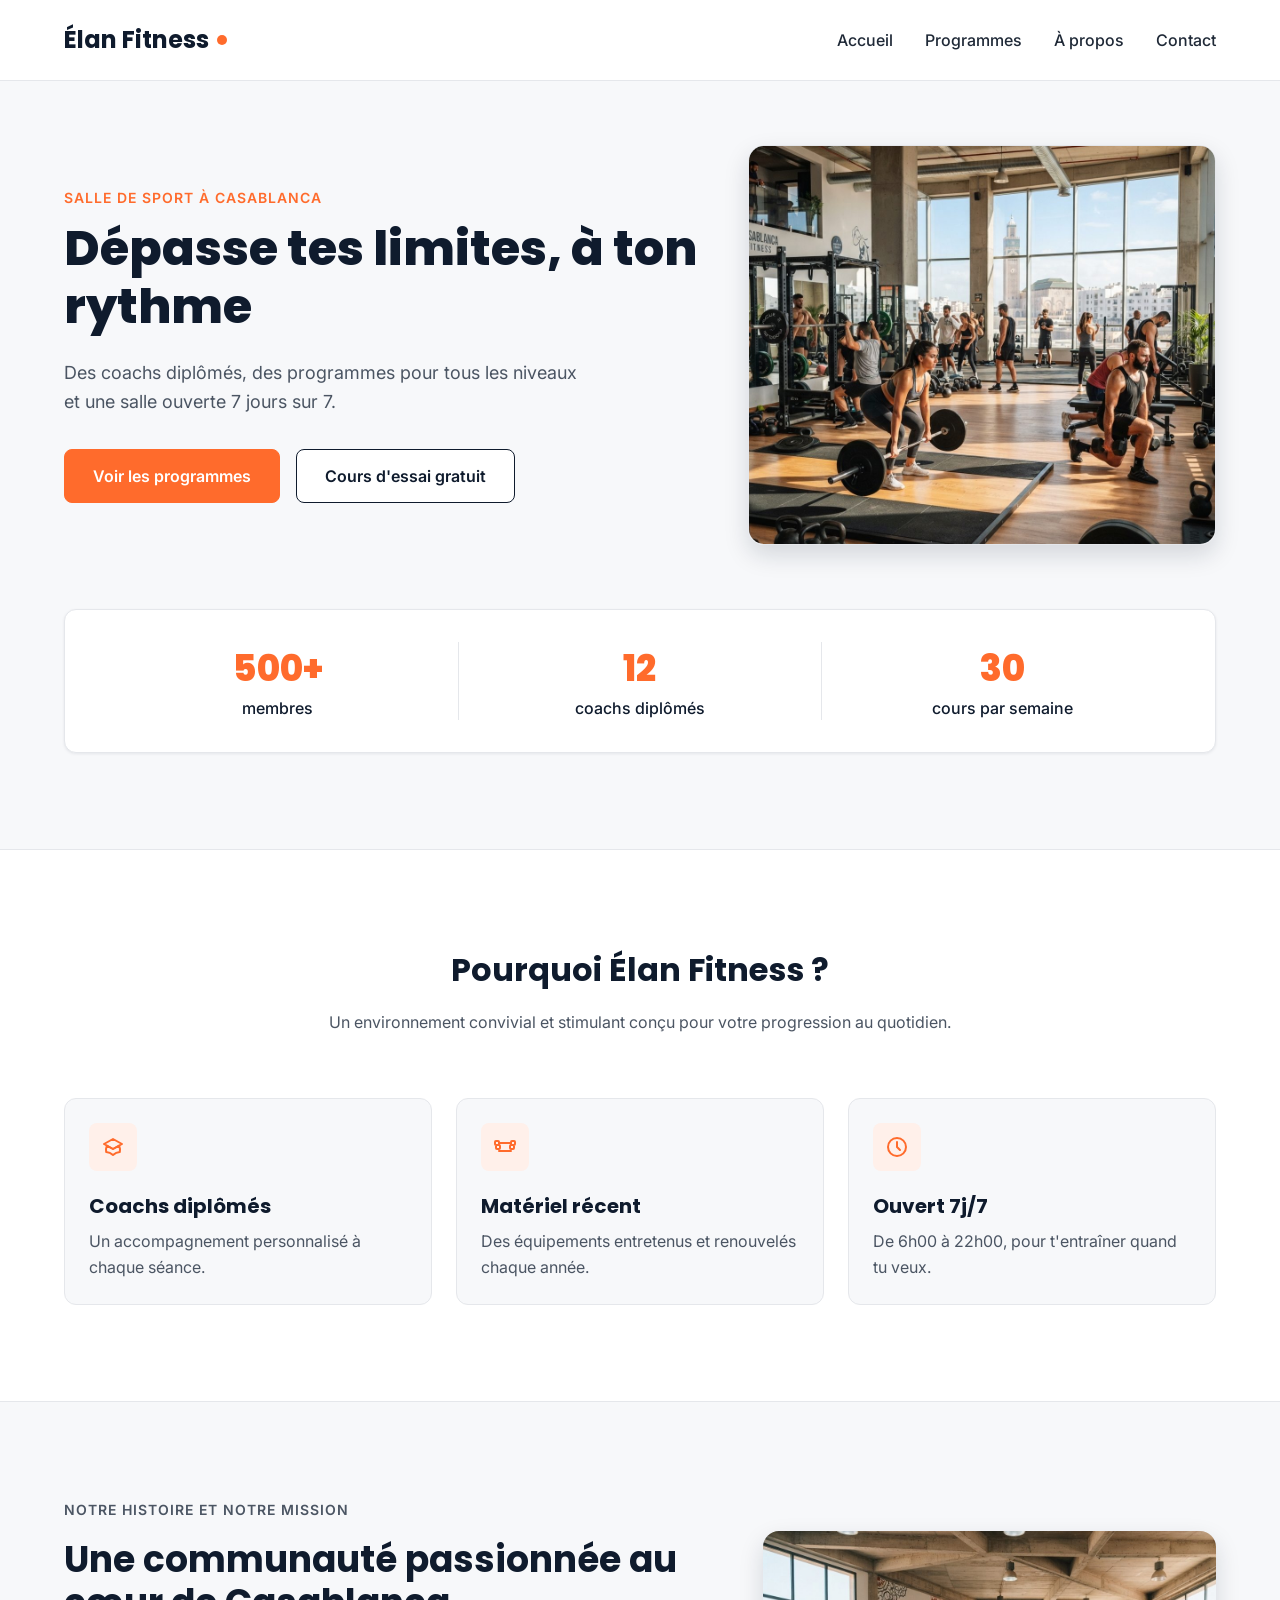
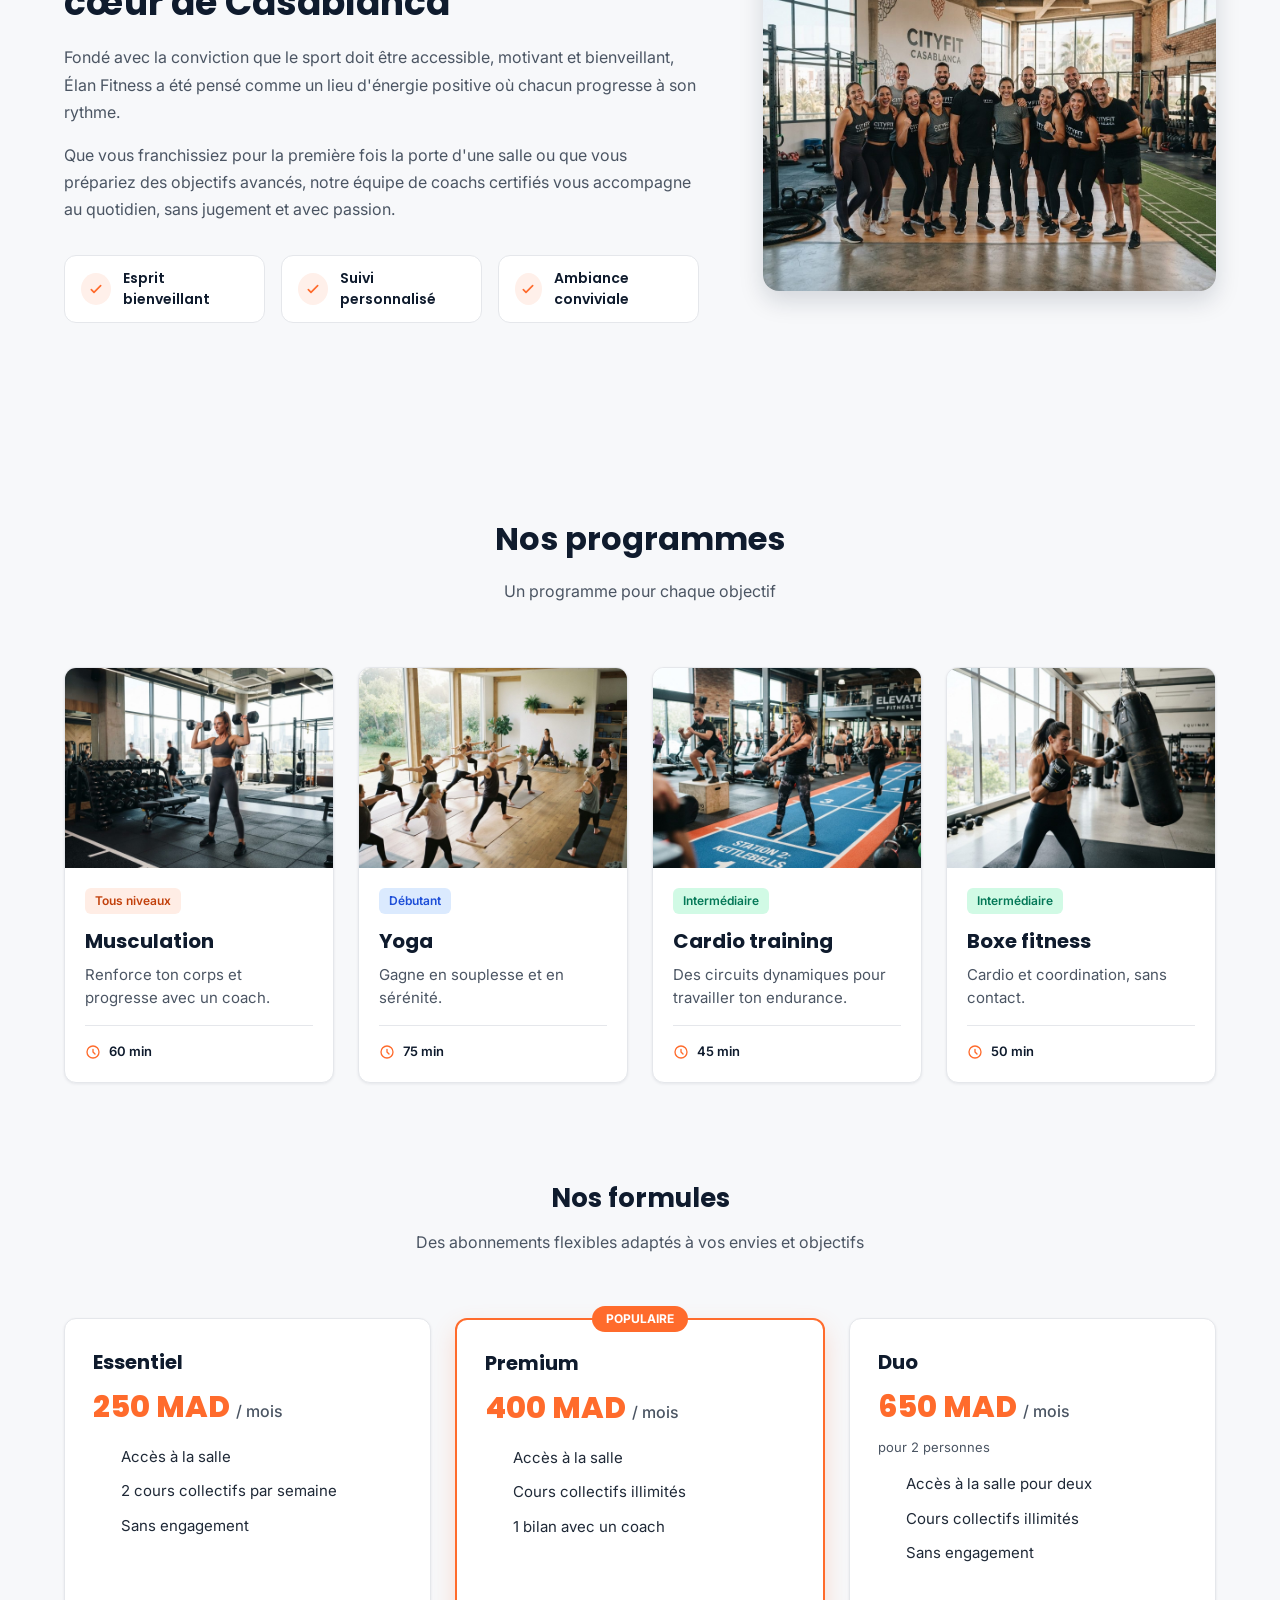
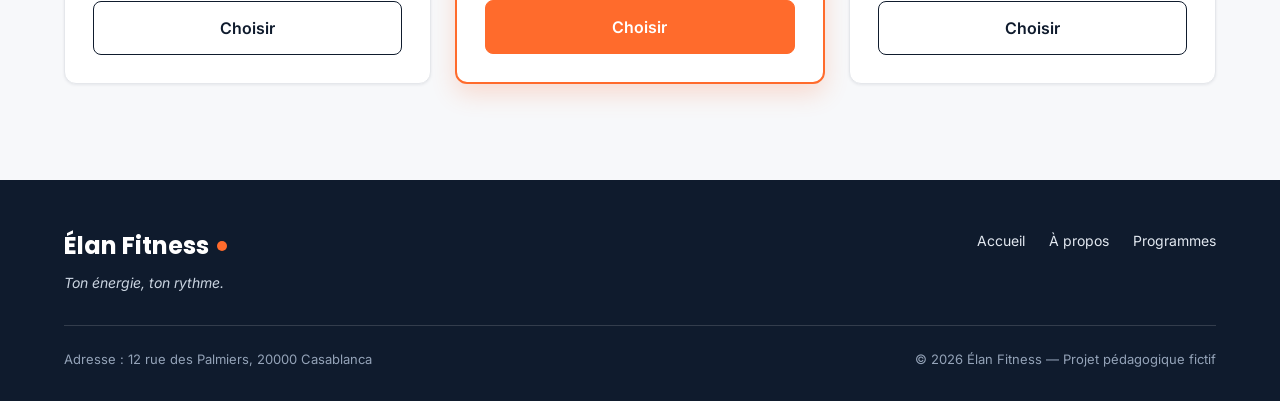
==== index.html @ 6479ccfd "first commit" ====
<!DOCTYPE html>
<html lang="fr">
<head>
  <meta charset="UTF-8">
  <meta name="viewport" content="width=device-width, initial-scale=1">
  <meta name="description" content="Élan Fitness, salle de sport à Casablanca : musculation, yoga, cardio et boxe fitness avec des coachs diplômés. Réservez votre cours d'essai gratuit.">
  <title>Élan Fitness | Salle de sport à Casablanca</title>

  <link rel="preconnect" href="https://fonts.googleapis.com">
  <link rel="preconnect" href="https://fonts.gstatic.com" crossorigin>
  <link href="https://fonts.googleapis.com/css2?family=Inter:wght@400;500;600&family=Poppins:wght@600;700;800&display=swap" rel="stylesheet">

  <link rel="stylesheet" href="css/style.css">
</head>

<body>

    <header class="en-tete">
    <div class="conteneur en-tete-contenu">

        <a href="index.html" class="logo">
            Élan Fitness
        </a>

        <nav aria-label="Navigation principale">
            <ul class="menu">
                <li>
                    <a href="index.html">Accueil</a>
                </li>

                <li>
                    <a href="programmes.html">Programmes</a>
                </li>

                <li>
                    <a href="propos.html">À propos</a>
                </li>

                <li>
                    <a href="contact-us.html">Contact</a>
                </li>
            </ul>
        </nav>

    </div>
</header>
 
  <main>

    <section id="accueil" class="hero">
      <div class="conteneur">

        <div class="hero-contenu">
          <div class="hero-texte">
            <p class="sur-titre">Salle de sport à Casablanca</p>
            <h1>Dépasse tes limites, à ton rythme</h1>
            <p class="hero-description">
              Des coachs diplômés, des programmes pour tous les niveaux et une salle ouverte 7 jours sur 7.
            </p>
            <div class="boutons">
              <a href="#programmes" class="bouton bouton-principal">Voir les programmes</a>
              <a href="#contact" class="bouton bouton-secondaire">Cours d'essai gratuit</a>
            </div>
          </div>

          <img class="hero-image" src="img/hero.jpg" alt="Des personnes s'entraînent dans une salle de sport lumineuse à Casablanca">
        </div>

        <div class="chiffres">
          <div class="chiffre">
            <p class="chiffre-nombre">500+</p>
            <p>membres</p>
          </div>
          <div class="chiffre">
            <p class="chiffre-nombre">12</p>
            <p>coachs diplômés</p>
          </div>
          <div class="chiffre">
            <p class="chiffre-nombre">30</p>
            <p>cours par semaine</p>
          </div>
        </div>

      </div>
    </section>

    <section class="section section-blanche">
      <div class="conteneur">

        <div class="section-titre">
          <h2>Pourquoi Élan Fitness ?</h2>
          <p>Un environnement convivial et stimulant conçu pour votre progression au quotidien.</p>
        </div>

        <div class="cartes">
          <article class="carte carte-avantage">
            <div class="icone"><img src="img/icone-coach.svg" alt=""></div>
            <h3>Coachs diplômés</h3>
            <p>Un accompagnement personnalisé à chaque séance.</p>
          </article>

          <article class="carte carte-avantage">
            <div class="icone"><img src="img/icone-materiel.svg" alt=""></div>
            <h3>Matériel récent</h3>
            <p>Des équipements entretenus et renouvelés chaque année.</p>
          </article>

          <article class="carte carte-avantage">
            <div class="icone"><img src="img/icone-horloge.svg" alt=""></div>
            <h3>Ouvert 7j/7</h3>
            <p>De 6h00 à 22h00, pour t'entraîner quand tu veux.</p>
          </article>
        </div>

      </div>
    </section>

    <section id="a-propos" class="section">
      <div class="conteneur apropos-contenu">

        <div class="apropos-texte">
          <p class="sur-titre">Notre histoire et notre mission</p>
          <h2>Une communauté passionnée au cœur de Casablanca</h2>
          <p>
            Fondé avec la conviction que le sport doit être accessible, motivant et bienveillant,
            Élan Fitness a été pensé comme un lieu d'énergie positive où chacun progresse à son rythme.
          </p>
          <p>
            Que vous franchissiez pour la première fois la porte d'une salle ou que vous prépariez des
            objectifs avancés, notre équipe de coachs certifiés vous accompagne au quotidien, sans
            jugement et avec passion.
          </p>

          <ul class="valeurs">
            <li class="valeur">
              <div class="icone icone-petite"><img src="img/icone-check.svg" alt=""></div>
              <span>Esprit bienveillant</span>
            </li>
            <li class="valeur">
              <div class="icone icone-petite"><img src="img/icone-check.svg" alt=""></div>
              <span>Suivi personnalisé</span>
            </li>
            <li class="valeur">
              <div class="icone icone-petite"><img src="img/icone-check.svg" alt=""></div>
              <span>Ambiance conviviale</span>
            </li>
          </ul>
        </div>

        <img class="apropos-image" src="img/equipe.jpg" alt="L'équipe de coachs d'Élan Fitness réunie dans la salle">

      </div>
    </section>

    <section id="programmes" class="section">
      <div class="conteneur">

        <div class="section-titre">
          <h2>Nos programmes</h2>
          <p>Un programme pour chaque objectif</p>
        </div>

        <div class="cartes">

          <article class="carte carte-programme">
            <img src="img/musculation.jpg" alt="Une sportive soulève des haltères dans l'espace musculation">
            <div class="programme-corps">
              <span class="etiquette etiquette-orange">Tous niveaux</span>
              <h3>Musculation</h3>
              <p>Renforce ton corps et progresse avec un coach.</p>
              <p class="duree"><img src="img/icone-duree.svg" alt="">60 min</p>
            </div>
          </article>

          <article class="carte carte-programme">
            <img src="img/yoga.jpg" alt="Un groupe pratique le yoga sur des tapis dans une salle lumineuse">
            <div class="programme-corps">
              <span class="etiquette etiquette-bleue">Débutant</span>
              <h3>Yoga</h3>
              <p>Gagne en souplesse et en sérénité.</p>
              <p class="duree"><img src="img/icone-duree.svg" alt="">75 min</p>
            </div>
          </article>

          <article class="carte carte-programme">
            <img src="img/cardio.jpg" alt="Des sportifs suivent un circuit de cardio training avec des kettlebells">
            <div class="programme-corps">
              <span class="etiquette etiquette-verte">Intermédiaire</span>
              <h3>Cardio training</h3>
              <p>Des circuits dynamiques pour travailler ton endurance.</p>
              <p class="duree"><img src="img/icone-duree.svg" alt="">45 min</p>
            </div>
          </article>

          <article class="carte carte-programme">
            <img src="img/boxe.jpg" alt="Une sportive frappe un sac de frappe pendant un cours de boxe fitness">
            <div class="programme-corps">
              <span class="etiquette etiquette-verte">Intermédiaire</span>
              <h3>Boxe fitness</h3>
              <p>Cardio et coordination, sans contact.</p>
              <p class="duree"><img src="img/icone-duree.svg" alt="">50 min</p>
            </div>
          </article>

        </div>

        <div class="formules">

          <div class="section-titre">
            <h3>Nos formules</h3>
            <p>Des abonnements flexibles adaptés à vos envies et objectifs</p>
          </div>

          <div class="cartes">

            <article class="carte formule">
              <h4>Essentiel</h4>
              <p class="prix">250 MAD <span>/ mois</span></p>
              <ul class="formule-liste">
                <li>Accès à la salle</li>
                <li>2 cours collectifs par semaine</li>
                <li>Sans engagement</li>
              </ul>
              <a href="#contact" class="bouton bouton-secondaire">Choisir</a>
            </article>

            <article class="carte formule formule-populaire">
              <p class="badge-populaire">Populaire</p>
              <h4>Premium</h4>
              <p class="prix">400 MAD <span>/ mois</span></p>
              <ul class="formule-liste">
                <li>Accès à la salle</li>
                <li>Cours collectifs illimités</li>
                <li>1 bilan avec un coach</li>
              </ul>
              <a href="#contact" class="bouton bouton-principal">Choisir</a>
            </article>

            <article class="carte formule">
              <h4>Duo</h4>
              <p class="prix">650 MAD <span>/ mois</span></p>
              <p class="prix-note">pour 2 personnes</p>
              <ul class="formule-liste">
                <li>Accès à la salle pour deux</li>
                <li>Cours collectifs illimités</li>
                <li>Sans engagement</li>
              </ul>
              <a href="#contact" class="bouton bouton-secondaire">Choisir</a>
            </article>

          </div>
        </div>

      </div>
    </section>

  </main>

  <footer class="pied-de-page">
    <div class="conteneur">

      <div class="pied-haut">
        <div>
          <p class="logo logo-clair">Élan Fitness</p>
          <p class="slogan">Ton énergie, ton rythme.</p>
        </div>

        <nav aria-label="Navigation du pied de page">
          <ul class="menu menu-pied">
            <li><a href="index.html">Accueil</a></li>
            <li><a href="propos.html">À propos</a></li>
            <li><a href="programmes.html">Programmes</a></li>
          </ul>
        </nav>
      </div>

      <div class="pied-bas">
        <p>Adresse : 12 rue des Palmiers, 20000 Casablanca</p>
        <p>&copy; 2026 Élan Fitness — Projet pédagogique fictif</p>
      </div>

    </div>
  </footer>

</body>
</html>
---- css/style.css ----
* {
  box-sizing: border-box;
  margin: 0;
  padding: 0;
}

html {
  scroll-behavior: smooth;
}
 
body {
  font-family: 'Inter', Arial, sans-serif;
  font-size: 16px;
  line-height: 1.5;
  color: #1F2937;
  background-color: #F7F8FA;
}

h1, h2, h3, h4 {
  font-family: 'Poppins', Arial, sans-serif;
  color: #0F1B2D;
}

a {
  color: inherit;
  text-decoration: none;
}

ul {
  list-style: none;
}

img {
  display: block;
  max-width: 100%;
}

a:focus-visible,
button:focus-visible {
  outline: 3px solid #FF6B2C;
  outline-offset: 2px;
}

.conteneur {
  width: 100%;
  max-width: 1200px;
  margin: 0 auto;
  padding: 0 24px;
}

.section {
  padding: 96px 0;
}

.section-blanche {
  background-color: #FFFFFF;
  border-top: 1px solid #E5E7EB;
  border-bottom: 1px solid #E5E7EB;
}

.section-titre {
  max-width: 640px;
  margin: 0 auto 64px;
  text-align: center;
}

.section-titre h2 {
  font-size: 32px;
  margin-bottom: 16px;
}

.section-titre h3 {
  font-size: 26px;
  margin-bottom: 12px;
}

.section-titre p {
  color: #4B5563;
}

.sur-titre {
  font-size: 14px;
  font-weight: 600;
  color: #FF6B2C;
  text-transform: uppercase;
  letter-spacing: 1px;
  margin-bottom: 12px;
}

.bouton {
  display: inline-block;
  padding: 14px 28px;
  border-radius: 8px;
  font-size: 16px;
  font-weight: 600;
  text-align: center;
  cursor: pointer;
}

.bouton-principal {
  background-color: #FF6B2C;
  border: 1px solid #FF6B2C;
  color: #FFFFFF;
}

.bouton-principal:hover {
  background-color: #F05817;
}

.bouton-secondaire {
  background-color: #FFFFFF;
  border: 1px solid #0F1B2D;
  color: #0F1B2D;
}

.bouton-secondaire:hover {
  background-color: #F3F4F6;
}

.cartes {
  display: flex;
  gap: 24px;
}

.carte {
  flex: 1;
  background-color: #FFFFFF;
  border: 1px solid #E5E7EB;
  border-radius: 12px;
  box-shadow: 0 1px 3px rgba(15, 27, 45, 0.08);
}

.icone {
  width: 48px;
  height: 48px;
  background-color: #FFF0EA;
  border-radius: 8px;
  display: flex;
  align-items: center;
  justify-content: center;
}

.icone img {
  width: 24px;
  height: 24px;
}

.icone-petite {
  width: 32px;
  height: 32px;
  border-radius: 50%;
}

.icone-petite img {
  width: 16px;
  height: 16px;
}

.en-tete {
  position: sticky;
  top: 0;
  z-index: 10;
  background-color: #FFFFFF;
  border-bottom: 1px solid #E5E7EB;
}

.en-tete-contenu {
  height: 80px;
  display: flex;
  align-items: center;
  justify-content: space-between;
}

.logo {
  display: flex;
  align-items: center;
  font-family: 'Poppins', Arial, sans-serif;
  font-size: 24px;
  font-weight: 700;
  color: #0F1B2D;
}

.logo::after {
  content: "";
  width: 10px;
  height: 10px;
  margin-left: 8px;
  background-color: #FF6B2C;
  border-radius: 50%;
}

.menu {
  display: flex;
  gap: 32px;
}

.menu a {
  font-weight: 500;
  padding-bottom: 4px;
  border-bottom: 2px solid transparent;
}

.menu a:hover {
  color: #FF6B2C;
}

.menu .lien-actif {
  color: #FF6B2C;
  font-weight: 600;
  border-bottom-color: #FF6B2C;
}

.hero {
  padding: 64px 0 96px;
}

.hero-contenu {
  display: flex;
  align-items: center;
  gap: 32px;
}

.hero-texte {
  flex: 7;
}

.hero-texte h1 {
  font-size: 48px;
  font-weight: 800;
  line-height: 1.2;
  margin-bottom: 24px;
}

.hero-description {
  max-width: 520px;
  font-size: 18px;
  line-height: 1.6;
  color: #4B5563;
  margin-bottom: 32px;
}

.boutons {
  display: flex;
  flex-wrap: wrap;
  gap: 16px;
}

.hero-image {
  flex: 5;
  min-width: 0;
  height: 400px;
  object-fit: cover;
  border-radius: 16px;
  border: 1px solid #E5E7EB;
  box-shadow: 0 10px 25px rgba(15, 27, 45, 0.15);
}

.chiffres {
  display: flex;
  margin-top: 64px;
  padding: 32px;
  background-color: #FFFFFF;
  border: 1px solid #E5E7EB;
  border-radius: 12px;
  box-shadow: 0 1px 3px rgba(15, 27, 45, 0.08);
}

.chiffre {
  flex: 1;
  text-align: center;
  font-weight: 500;
  color: #0F1B2D;
}

.chiffre + .chiffre {
  border-left: 1px solid #E5E7EB;
}

.chiffre-nombre {
  font-family: 'Poppins', Arial, sans-serif;
  font-size: 36px;
  font-weight: 800;
  color: #FF6B2C;
}

.carte-avantage {
  padding: 24px;
  background-color: #F7F8FA;
  box-shadow: none;
}

.carte-avantage .icone {
  margin-bottom: 20px;
}

.carte-avantage h3 {
  font-size: 20px;
  margin-bottom: 8px;
}

.carte-avantage p {
  color: #4B5563;
  line-height: 1.6;
}

.apropos-contenu {
  display: flex;
  align-items: center;
  gap: 64px;
}

.apropos-texte {
  flex: 7;
}

.apropos-texte h2 {
  font-size: 36px;
  line-height: 1.2;
  margin-bottom: 20px;
}

.apropos-texte p {
  color: #4B5563;
  line-height: 1.7;
  margin-bottom: 16px;
}

.valeurs {
  display: flex;
  gap: 16px;
  margin-top: 32px;
}

.valeur {
  flex: 1;
  display: flex;
  align-items: center;
  gap: 12px;
  padding: 12px 16px;
  background-color: #FFFFFF;
  border: 1px solid #E5E7EB;
  border-radius: 12px;
  font-family: 'Poppins', Arial, sans-serif;
  font-size: 14px;
  font-weight: 600;
  color: #0F1B2D;
}

.apropos-image {
  flex: 5;
  min-width: 0;
  height: 360px;
  object-fit: cover;
  border-radius: 16px;
  box-shadow: 0 10px 25px rgba(15, 27, 45, 0.15);
}

.carte-programme {
  display: flex;
  flex-direction: column;
  overflow: hidden;
}

.carte-programme > img {
  width: 100%;
  height: 200px;
  object-fit: cover;
}

.programme-corps {
  flex: 1;
  display: flex;
  flex-direction: column;
  padding: 20px;
}

.programme-corps h3 {
  font-size: 20px;
  margin-bottom: 8px;
}

.programme-corps p {
  font-size: 15px;
  color: #4B5563;
}

.etiquette {
  align-self: flex-start;
  padding: 4px 10px;
  margin-bottom: 12px;
  border-radius: 6px;
  font-size: 12px;
  font-weight: 600;
}

.etiquette-orange {
  background-color: #FFEDE5;
  color: #C2410C;
}

.etiquette-bleue {
  background-color: #DBEAFE;
  color: #1D4ED8;
}

.etiquette-verte {
  background-color: #D1FAE5;
  color: #047857;
}

.programme-corps .duree {
  display: flex;
  align-items: center;
  gap: 8px;
  margin-top: auto;
  padding-top: 16px;
  border-top: 1px solid #E5E7EB;
  font-size: 13px;
  font-weight: 600;
  color: #0F1B2D;
}

.programme-corps h3 + p {
  margin-bottom: 16px;
}

.duree img {
  width: 16px;
  height: 16px;
}

.formules {
  margin-top: 96px;
}

.formule {
  position: relative;
  display: flex;
  flex-direction: column;
  padding: 28px;
}

.formule h4 {
  font-size: 20px;
}

.prix {
  margin: 8px 0 16px;
  font-family: 'Poppins', Arial, sans-serif;
  font-size: 30px;
  font-weight: 800;
  color: #FF6B2C;
}

.prix span {
  font-family: 'Inter', Arial, sans-serif;
  font-size: 16px;
  font-weight: 500;
  color: #4B5563;
}

.prix-note {
  margin: -8px 0 16px;
  font-size: 13px;
  color: #4B5563;
}

.formule-liste {
  flex: 1;
  margin-bottom: 24px;
}

.formule-liste li {
  padding-left: 28px;
  margin-bottom: 12px;
  font-size: 15px;
  background-image: url('img/icone-check.svg');
  background-repeat: no-repeat;
  background-position: left center;
  background-size: 16px;
}

.formule .bouton {
  display: block;
}

.formule-populaire {
  border: 2px solid #FF6B2C;
  box-shadow: 0 10px 25px rgba(255, 107, 44, 0.2);
}

.badge-populaire {
  position: absolute;
  top: -14px;
  left: 50%;
  transform: translateX(-50%);
  padding: 4px 14px;
  background-color: #FF6B2C;
  border-radius: 999px;
  font-size: 12px;
  font-weight: 700;
  text-transform: uppercase;
  color: #FFFFFF;
}

.pied-de-page {
  padding: 48px 0 32px;
  background-color: #0F1B2D;
  color: #FFFFFF;
}

.pied-haut {
  display: flex;
  justify-content: space-between;
  align-items: flex-start;
  padding-bottom: 32px;
  border-bottom: 1px solid rgba(255, 255, 255, 0.15);
}

.logo-clair {
  color: #FFFFFF;
}

.slogan {
  margin-top: 8px;
  font-size: 14px;
  font-style: italic;
  color: #CBD5E1;
}

.menu-pied {
  gap: 24px;
}

.menu-pied a {
  font-size: 14px;
  font-weight: 400;
  color: #E2E8F0;
}

.pied-bas {
  display: flex;
  justify-content: space-between;
  margin-top: 24px;
  font-size: 13px;
  color: #94A3B8;
}
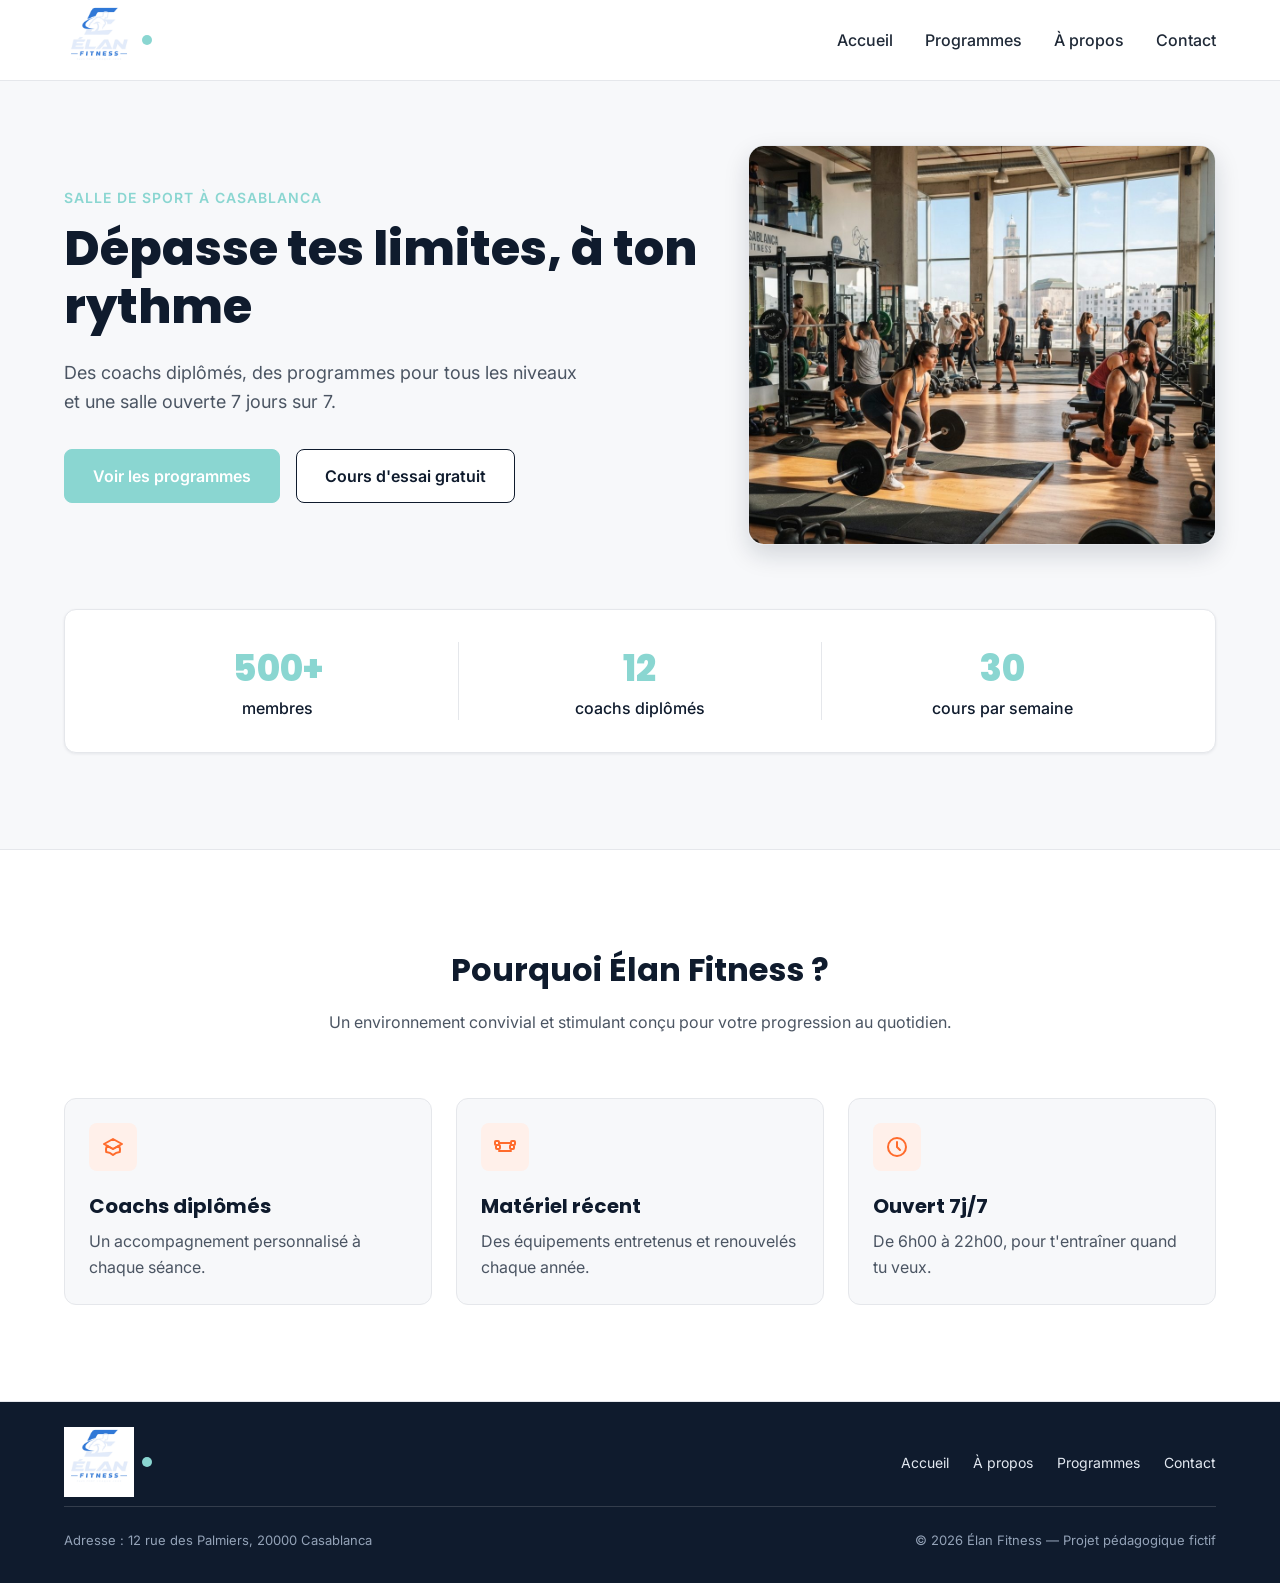
==== commit d5dc4aaa: "comit" ====
--- a/index.html
+++ b/index.html
@@ -9,9 +9,8 @@
   <link rel="preconnect" href="https://fonts.googleapis.com">
   <link rel="preconnect" href="https://fonts.gstatic.com" crossorigin>
   <link href="https://fonts.googleapis.com/css2?family=Inter:wght@400;500;600&family=Poppins:wght@600;700;800&display=swap" rel="stylesheet">
-
-  <link rel="stylesheet" href="css/style.css">
-</head>
+<link rel="stylesheet" href="css/style.css">
+ </head>
 
 <body>
 
@@ -19,7 +18,8 @@
     <div class="conteneur en-tete-contenu">
 
         <a href="index.html" class="logo">
-            Élan Fitness
+        <img src="img/elanfit.png" alt="Élan Fitness">
+
         </a>
 
         <nav aria-label="Navigation principale">
@@ -115,144 +115,9 @@
       </div>
     </section>
 
-    <section id="a-propos" class="section">
-      <div class="conteneur apropos-contenu">
-
-        <div class="apropos-texte">
-          <p class="sur-titre">Notre histoire et notre mission</p>
-          <h2>Une communauté passionnée au cœur de Casablanca</h2>
-          <p>
-            Fondé avec la conviction que le sport doit être accessible, motivant et bienveillant,
-            Élan Fitness a été pensé comme un lieu d'énergie positive où chacun progresse à son rythme.
-          </p>
-          <p>
-            Que vous franchissiez pour la première fois la porte d'une salle ou que vous prépariez des
-            objectifs avancés, notre équipe de coachs certifiés vous accompagne au quotidien, sans
-            jugement et avec passion.
-          </p>
-
-          <ul class="valeurs">
-            <li class="valeur">
-              <div class="icone icone-petite"><img src="img/icone-check.svg" alt=""></div>
-              <span>Esprit bienveillant</span>
-            </li>
-            <li class="valeur">
-              <div class="icone icone-petite"><img src="img/icone-check.svg" alt=""></div>
-              <span>Suivi personnalisé</span>
-            </li>
-            <li class="valeur">
-              <div class="icone icone-petite"><img src="img/icone-check.svg" alt=""></div>
-              <span>Ambiance conviviale</span>
-            </li>
-          </ul>
-        </div>
-
-        <img class="apropos-image" src="img/equipe.jpg" alt="L'équipe de coachs d'Élan Fitness réunie dans la salle">
-
-      </div>
-    </section>
-
-    <section id="programmes" class="section">
-      <div class="conteneur">
-
-        <div class="section-titre">
-          <h2>Nos programmes</h2>
-          <p>Un programme pour chaque objectif</p>
-        </div>
-
-        <div class="cartes">
-
-          <article class="carte carte-programme">
-            <img src="img/musculation.jpg" alt="Une sportive soulève des haltères dans l'espace musculation">
-            <div class="programme-corps">
-              <span class="etiquette etiquette-orange">Tous niveaux</span>
-              <h3>Musculation</h3>
-              <p>Renforce ton corps et progresse avec un coach.</p>
-              <p class="duree"><img src="img/icone-duree.svg" alt="">60 min</p>
-            </div>
-          </article>
-
-          <article class="carte carte-programme">
-            <img src="img/yoga.jpg" alt="Un groupe pratique le yoga sur des tapis dans une salle lumineuse">
-            <div class="programme-corps">
-              <span class="etiquette etiquette-bleue">Débutant</span>
-              <h3>Yoga</h3>
-              <p>Gagne en souplesse et en sérénité.</p>
-              <p class="duree"><img src="img/icone-duree.svg" alt="">75 min</p>
-            </div>
-          </article>
-
-          <article class="carte carte-programme">
-            <img src="img/cardio.jpg" alt="Des sportifs suivent un circuit de cardio training avec des kettlebells">
-            <div class="programme-corps">
-              <span class="etiquette etiquette-verte">Intermédiaire</span>
-              <h3>Cardio training</h3>
-              <p>Des circuits dynamiques pour travailler ton endurance.</p>
-              <p class="duree"><img src="img/icone-duree.svg" alt="">45 min</p>
-            </div>
-          </article>
-
-          <article class="carte carte-programme">
-            <img src="img/boxe.jpg" alt="Une sportive frappe un sac de frappe pendant un cours de boxe fitness">
-            <div class="programme-corps">
-              <span class="etiquette etiquette-verte">Intermédiaire</span>
-              <h3>Boxe fitness</h3>
-              <p>Cardio et coordination, sans contact.</p>
-              <p class="duree"><img src="img/icone-duree.svg" alt="">50 min</p>
-            </div>
-          </article>
-
-        </div>
-
-        <div class="formules">
-
-          <div class="section-titre">
-            <h3>Nos formules</h3>
-            <p>Des abonnements flexibles adaptés à vos envies et objectifs</p>
-          </div>
-
-          <div class="cartes">
-
-            <article class="carte formule">
-              <h4>Essentiel</h4>
-              <p class="prix">250 MAD <span>/ mois</span></p>
-              <ul class="formule-liste">
-                <li>Accès à la salle</li>
-                <li>2 cours collectifs par semaine</li>
-                <li>Sans engagement</li>
-              </ul>
-              <a href="#contact" class="bouton bouton-secondaire">Choisir</a>
-            </article>
-
-            <article class="carte formule formule-populaire">
-              <p class="badge-populaire">Populaire</p>
-              <h4>Premium</h4>
-              <p class="prix">400 MAD <span>/ mois</span></p>
-              <ul class="formule-liste">
-                <li>Accès à la salle</li>
-                <li>Cours collectifs illimités</li>
-                <li>1 bilan avec un coach</li>
-              </ul>
-              <a href="#contact" class="bouton bouton-principal">Choisir</a>
-            </article>
-
-            <article class="carte formule">
-              <h4>Duo</h4>
-              <p class="prix">650 MAD <span>/ mois</span></p>
-              <p class="prix-note">pour 2 personnes</p>
-              <ul class="formule-liste">
-                <li>Accès à la salle pour deux</li>
-                <li>Cours collectifs illimités</li>
-                <li>Sans engagement</li>
-              </ul>
-              <a href="#contact" class="bouton bouton-secondaire">Choisir</a>
-            </article>
-
-          </div>
-        </div>
-
-      </div>
-    </section>
+    
+     
+ 
 
   </main>
 
@@ -261,15 +126,18 @@
 
       <div class="pied-haut">
         <div>
-          <p class="logo logo-clair">Élan Fitness</p>
-          <p class="slogan">Ton énergie, ton rythme.</p>
-        </div>
+        <a href="index.html" class="logo">
+        <img src="img/elanfit.png" alt="Élan Fitness">
+        </a>
+         </div>
 
         <nav aria-label="Navigation du pied de page">
           <ul class="menu menu-pied">
             <li><a href="index.html">Accueil</a></li>
             <li><a href="propos.html">À propos</a></li>
             <li><a href="programmes.html">Programmes</a></li>
+            <li><a href="contact-us.html">Contact</a></li>
+
           </ul>
         </nav>
       </div>
@@ -283,4 +151,4 @@
   </footer>
 
 </body>
-</html>
+</html>
--- a/css/style.css
+++ b/css/style.css
@@ -37,7 +37,7 @@
 
 a:focus-visible,
 button:focus-visible {
-  outline: 3px solid #FF6B2C;
+  outline: 3px solid #8AD6D1;
   outline-offset: 2px;
 }
 
@@ -81,7 +81,7 @@
 .sur-titre {
   font-size: 14px;
   font-weight: 600;
-  color: #FF6B2C;
+  color: #8AD6D1;
   text-transform: uppercase;
   letter-spacing: 1px;
   margin-bottom: 12px;
@@ -98,13 +98,13 @@
 }
 
 .bouton-principal {
-  background-color: #FF6B2C;
-  border: 1px solid #FF6B2C;
+  background-color: #8AD6D1;
+  border: 1px solid #8AD6D1;
   color: #FFFFFF;
 }
 
 .bouton-principal:hover {
-  background-color: #F05817;
+  background-color: #359FA0;
 }
 
 .bouton-secondaire {
@@ -171,7 +171,14 @@
   justify-content: space-between;
 }
 
+.logo img {
+    width: 70px;
+    height: 50px auto;
+    display: block;
+}
 .logo {
+  width: auto;
+  height: 24px;
   display: flex;
   align-items: center;
   font-family: 'Poppins', Arial, sans-serif;
@@ -185,7 +192,7 @@
   width: 10px;
   height: 10px;
   margin-left: 8px;
-  background-color: #FF6B2C;
+  background-color: #8AD6D1;
   border-radius: 50%;
 }
 
@@ -201,13 +208,13 @@
 }
 
 .menu a:hover {
-  color: #FF6B2C;
+  color: #8AD6D1;
 }
 
 .menu .lien-actif {
-  color: #FF6B2C;
+  color: #8AD6D1;
   font-weight: 600;
-  border-bottom-color: #FF6B2C;
+  border-bottom-color: #8AD6D1;
 }
 
 .hero {
@@ -280,7 +287,7 @@
   font-family: 'Poppins', Arial, sans-serif;
   font-size: 36px;
   font-weight: 800;
-  color: #FF6B2C;
+  color: #8AD6D1;
 }
 
 .carte-avantage {
@@ -449,7 +456,7 @@
   font-family: 'Poppins', Arial, sans-serif;
   font-size: 30px;
   font-weight: 800;
-  color: #FF6B2C;
+  color: #8AD6D1;
 }
 
 .prix span {
@@ -485,7 +492,7 @@
 }
 
 .formule-populaire {
-  border: 2px solid #FF6B2C;
+  border: 2px solid #8AD6D1;
   box-shadow: 0 10px 25px rgba(255, 107, 44, 0.2);
 }
 
@@ -495,7 +502,7 @@
   left: 50%;
   transform: translateX(-50%);
   padding: 4px 14px;
-  background-color: #FF6B2C;
+  background-color: #8AD6D1;
   border-radius: 999px;
   font-size: 12px;
   font-weight: 700;
@@ -544,4 +551,4 @@
   margin-top: 24px;
   font-size: 13px;
   color: #94A3B8;
-}
+}
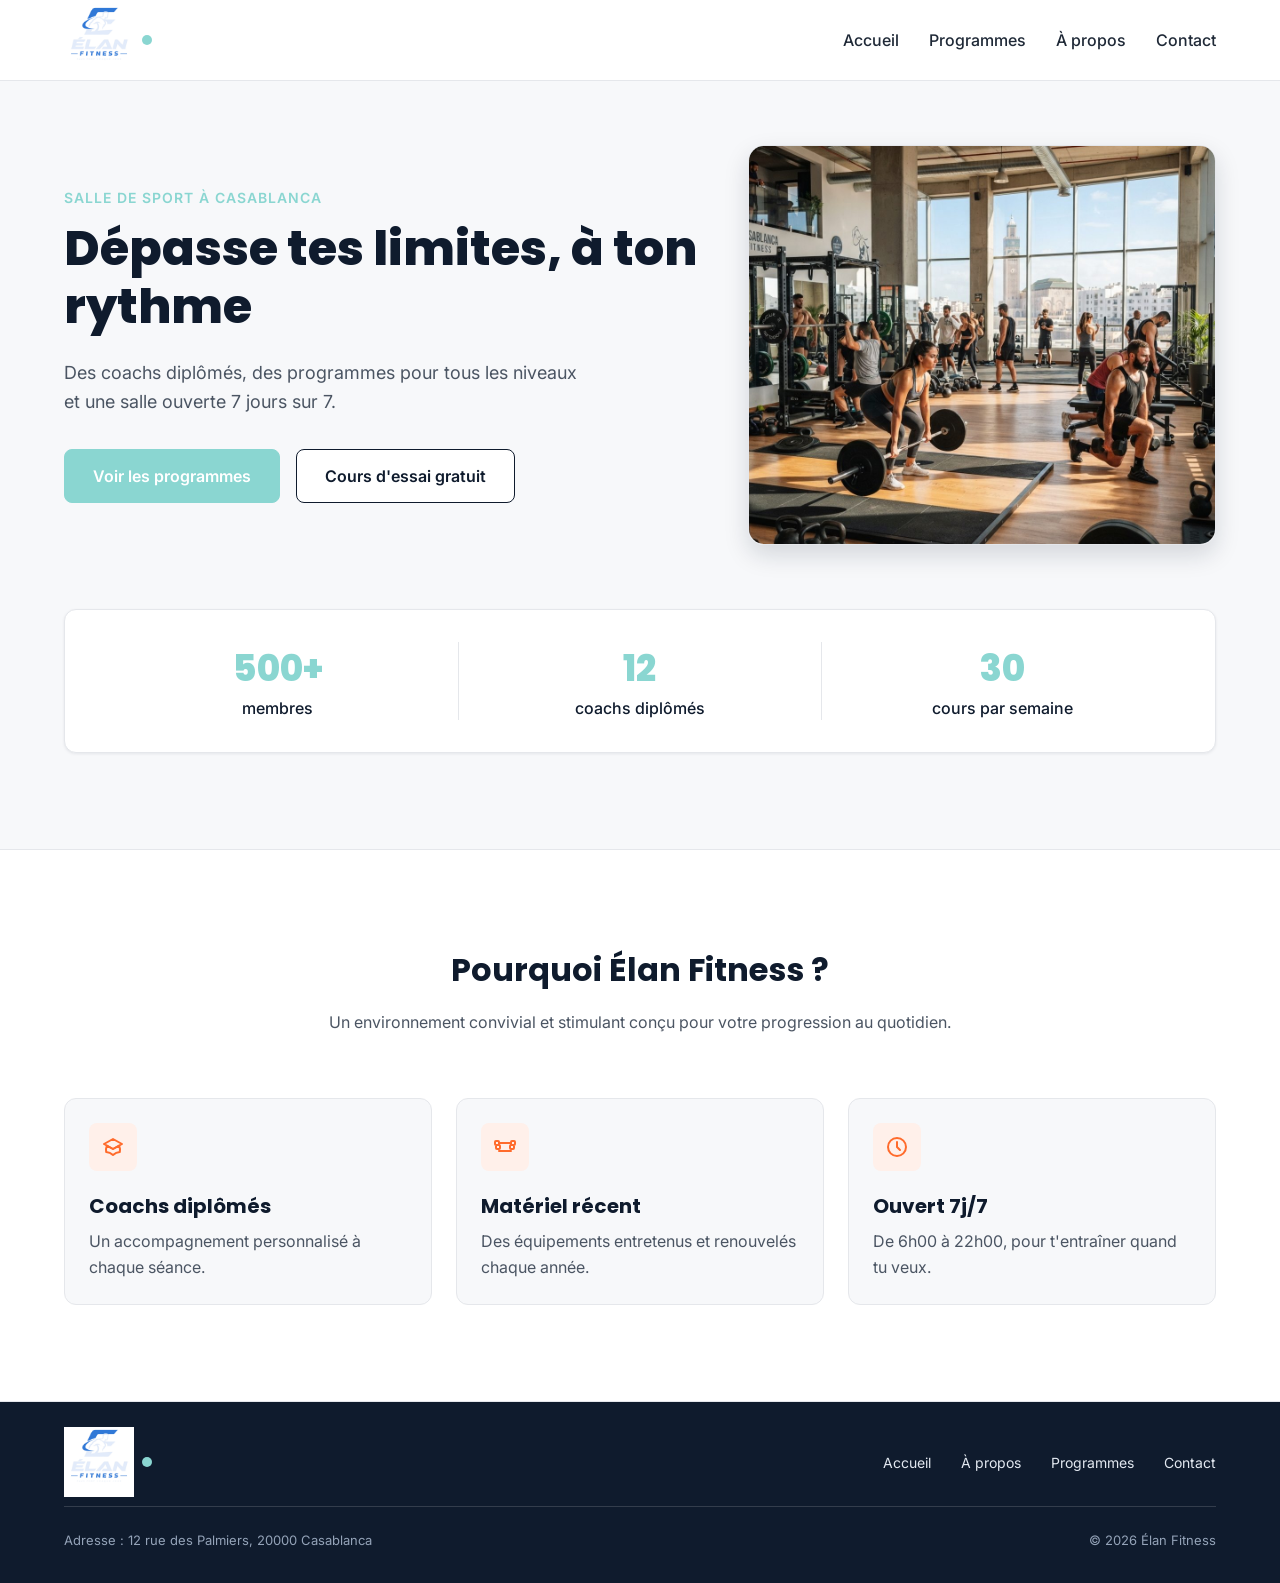
==== commit 428179f8: "sec change" ====
--- a/index.html
+++ b/index.html
@@ -4,12 +4,15 @@
   <meta charset="UTF-8">
   <meta name="viewport" content="width=device-width, initial-scale=1">
   <meta name="description" content="Élan Fitness, salle de sport à Casablanca : musculation, yoga, cardio et boxe fitness avec des coachs diplômés. Réservez votre cours d'essai gratuit.">
-  <title>Élan Fitness | Salle de sport à Casablanca</title>
+  <title>Fitness | Salle de sport à Casablanca</title>
 
   <link rel="preconnect" href="https://fonts.googleapis.com">
   <link rel="preconnect" href="https://fonts.gstatic.com" crossorigin>
   <link href="https://fonts.googleapis.com/css2?family=Inter:wght@400;500;600&family=Poppins:wght@600;700;800&display=swap" rel="stylesheet">
+
 <link rel="stylesheet" href="css/style.css">
+<link rel="icon" href="img/favicon-16x16.png">
+
  </head>
 
 <body>
@@ -144,7 +147,7 @@
 
       <div class="pied-bas">
         <p>Adresse : 12 rue des Palmiers, 20000 Casablanca</p>
-        <p>&copy; 2026 Élan Fitness — Projet pédagogique fictif</p>
+        <p>&copy; 2026 Élan Fitness  </p>
       </div>
 
     </div>
--- a/css/style.css
+++ b/css/style.css
@@ -551,4 +551,60 @@
   margin-top: 24px;
   font-size: 13px;
   color: #94A3B8;
+}
+
+
+.en-tete-contenu {
+    display: flex;
+    justify-content: space-between;
+    align-items: center;
+}
+
+.menu {
+    display: flex;
+    gap: 30px;
+    list-style: none;
+}
+
+@media (max-width: 767px) {
+
+    .en-tete-contenu {
+        flex-direction: column;
+        gap: 20px;
+    }
+
+    .menu {
+        flex-direction: column;
+        align-items: center;
+        gap: 15px;
+    }
+}
+
+.contact-contenu {
+    display: grid;
+    grid-template-columns: 1fr 1.5fr;
+    gap: 50px;
+}
+
+@media (max-width: 767px) {
+
+    .contact-contenu {
+        grid-template-columns: 1fr;
+    }
+}
+
+@media (max-width: 767px) {
+
+    .hero {
+        grid-template-columns: 1fr;
+        text-align: center;
+    }
+
+    .hero h1 {
+        font-size: 36px;
+    }
+
+    .hero p {
+        font-size: 16px;
+    }
 }
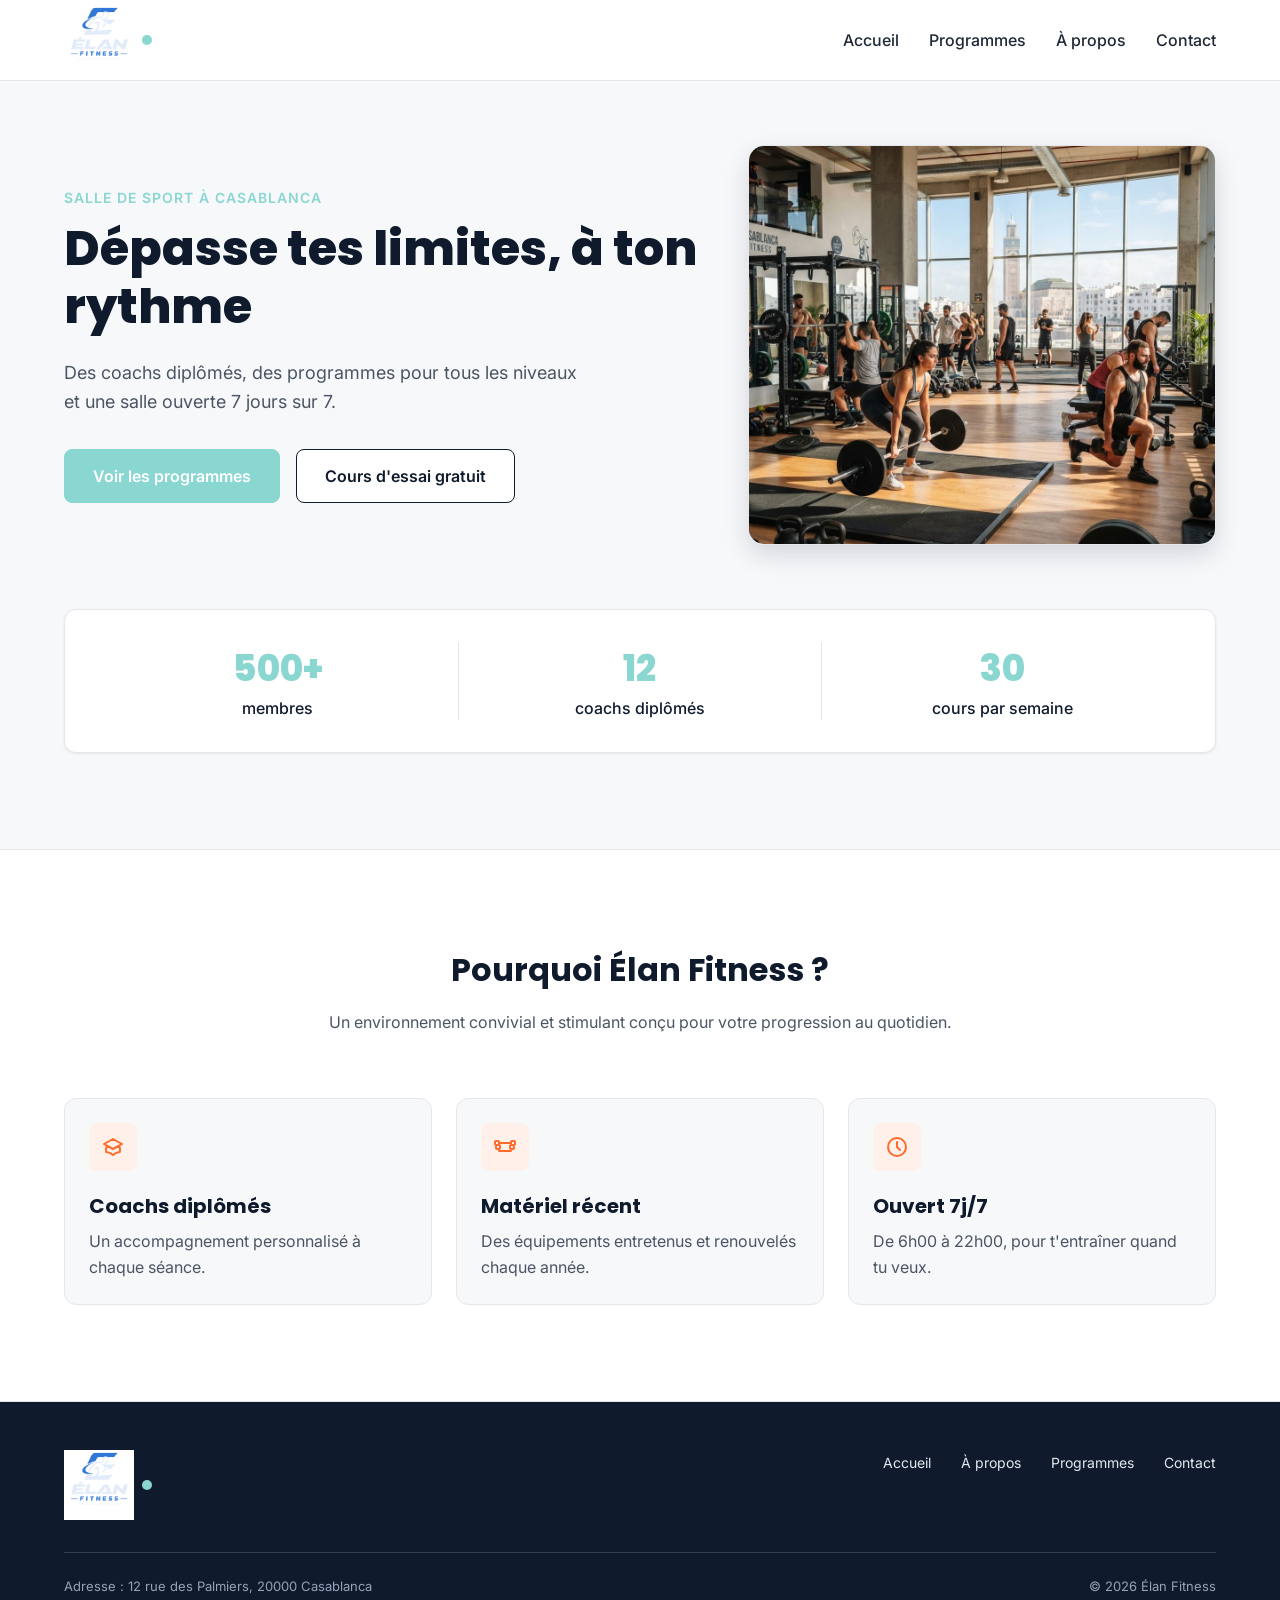
==== commit a94cdf82: "css change" ====
--- a/index.html
+++ b/index.html
@@ -24,7 +24,7 @@
         <img src="img/elanfit.png" alt="Élan Fitness">
 
         </a>
-
+ 
         <nav aria-label="Navigation principale">
             <ul class="menu">
                 <li>
@@ -46,6 +46,7 @@
         </nav>
 
     </div>
+    
 </header>
  
   <main>
@@ -61,8 +62,8 @@
               Des coachs diplômés, des programmes pour tous les niveaux et une salle ouverte 7 jours sur 7.
             </p>
             <div class="boutons">
-              <a href="#programmes" class="bouton bouton-principal">Voir les programmes</a>
-              <a href="#contact" class="bouton bouton-secondaire">Cours d'essai gratuit</a>
+              <a href="programmes.html" class="bouton bouton-principal">Voir les programmes</a>
+              <a href="contact-us.html" class="bouton bouton-secondaire">Cours d'essai gratuit</a>
             </div>
           </div>
 
--- a/css/style.css
+++ b/css/style.css
@@ -173,12 +173,12 @@
 
 .logo img {
     width: 70px;
-    height: 50px auto;
+    height: auto;
     display: block;
 }
 .logo {
   width: auto;
-  height: 24px;
+  height: auto;
   display: flex;
   align-items: center;
   font-family: 'Poppins', Arial, sans-serif;
@@ -566,45 +566,116 @@
     list-style: none;
 }
 
-@media (max-width: 767px) {
-
-    .en-tete-contenu {
-        flex-direction: column;
-        gap: 20px;
-    }
-
-    .menu {
-        flex-direction: column;
-        align-items: center;
-        gap: 15px;
-    }
-}
-
-.contact-contenu {
+ .contact-contenu {
     display: grid;
     grid-template-columns: 1fr 1.5fr;
     gap: 50px;
 }
 
+.hero h1 {
+    font-size: clamp(2rem, 4vw, 3rem);
+}
+
+ .grille-cartes {
+    display: grid;
+    grid-template-columns: repeat(4, 1fr);
+    gap: 24px;
+}
+
+
+
+/* ===== Petit écran d'ordinateur : 1024px à 1279px ===== */
+@media (min-width: 1024px) and (max-width: 1279px) {
+  .hero-texte h1 { font-size: 42px; }
+  .apropos-contenu { gap: 40px; }
+  .section { padding: 80px 0; }
+}
+
+/* ===== Tablette : 768px à 1023px ===== */
+@media (min-width: 768px) and (max-width: 1023px) {
+  .section { padding: 72px 0; }
+  .section-titre { margin-bottom: 48px; }
+
+  .menu { gap: 20px; }
+
+  /* Hero : texte puis image */
+  .hero-contenu { flex-direction: column; align-items: stretch; }
+  .hero-texte { flex: none; }
+  .hero-texte h1 { font-size: 40px; }
+  .hero-image { flex: none; width: 100%; height: 320px; }
+
+  /* Cartes : 2 par ligne */
+  .cartes { flex-wrap: wrap; }
+  .carte { flex: 1 1 calc(50% - 12px); }
+
+  /* À propos : texte puis image */
+  .apropos-contenu { flex-direction: column; gap: 32px; }
+  .apropos-texte { flex: none; }
+  .apropos-image { flex: none; width: 100%; height: 300px; }
+
+  /* Chiffres : 2 par ligne */
+  .chiffres { flex-wrap: wrap; row-gap: 24px; }
+  .chiffre { flex: 1 1 50%; }
+  .chiffre:nth-child(odd) { border-left: none; }
+
+  .formules { margin-top: 72px; }
+}
+
+/* ===== Mobile : jusqu'à 767px ===== */
 @media (max-width: 767px) {
-
-    .contact-contenu {
-        grid-template-columns: 1fr;
-    }
-}
-
-@media (max-width: 767px) {
-
-    .hero {
-        grid-template-columns: 1fr;
-        text-align: center;
-    }
-
-    .hero h1 {
-        font-size: 36px;
-    }
-
-    .hero p {
-        font-size: 16px;
-    }
+  .conteneur { padding: 0 16px; }
+  .section { padding: 56px 0; }
+  .section-titre { margin-bottom: 40px; }
+  .section-titre h2 { font-size: 26px; }
+
+  
+  .en-tete { position: static; }
+  .en-tete-contenu {
+    height: auto;
+    padding: 16px 0;
+    flex-direction: column;
+    gap: 12px;
+  }
+  .menu {
+    flex-wrap: wrap;
+    justify-content: center;
+    gap: 8px 20px;
+  }
+  .menu a { display: inline-block; padding: 8px 0; } 
+  /* Hero */
+  .hero { padding: 40px 0 56px; }
+  .hero-contenu { flex-direction: column; align-items: stretch; }
+  .hero-texte { flex: none; text-align: center; }
+  .hero-texte h1 { font-size: 32px; }
+  .hero-description { margin-left: auto; margin-right: auto; font-size: 16px; }
+  .boutons { flex-direction: column; }
+  .boutons .bouton { width: 100%; }
+  .hero-image { flex: none; width: 100%; height: 240px; }
+
+  /* Chiffres : empilés */
+  .chiffres { flex-direction: column; margin-top: 40px; padding: 24px; }
+  .chiffre + .chiffre {
+    border-left: none;
+    border-top: 1px solid #E5E7EB;
+    margin-top: 16px;
+    padding-top: 16px;
+  }
+  .chiffre-nombre { font-size: 30px; }
+
+  /* Cartes : 1 par ligne */
+  .cartes { flex-direction: column; }
+
+  /* À propos */
+  .apropos-contenu { flex-direction: column; gap: 32px; }
+  .apropos-texte { flex: none; }
+  .apropos-texte h2 { font-size: 28px; }
+  .apropos-image { flex: none; width: 100%; height: 240px; }
+  .valeurs { flex-direction: column; }
+
+  .formules { margin-top: 56px; }
+
+  /* Pied de page */
+  .pied-haut { flex-direction: column; gap: 24px; }
+  .menu-pied { justify-content: flex-start; gap: 12px 20px; }
+  .pied-bas { flex-direction: column; gap: 8px; }
 }
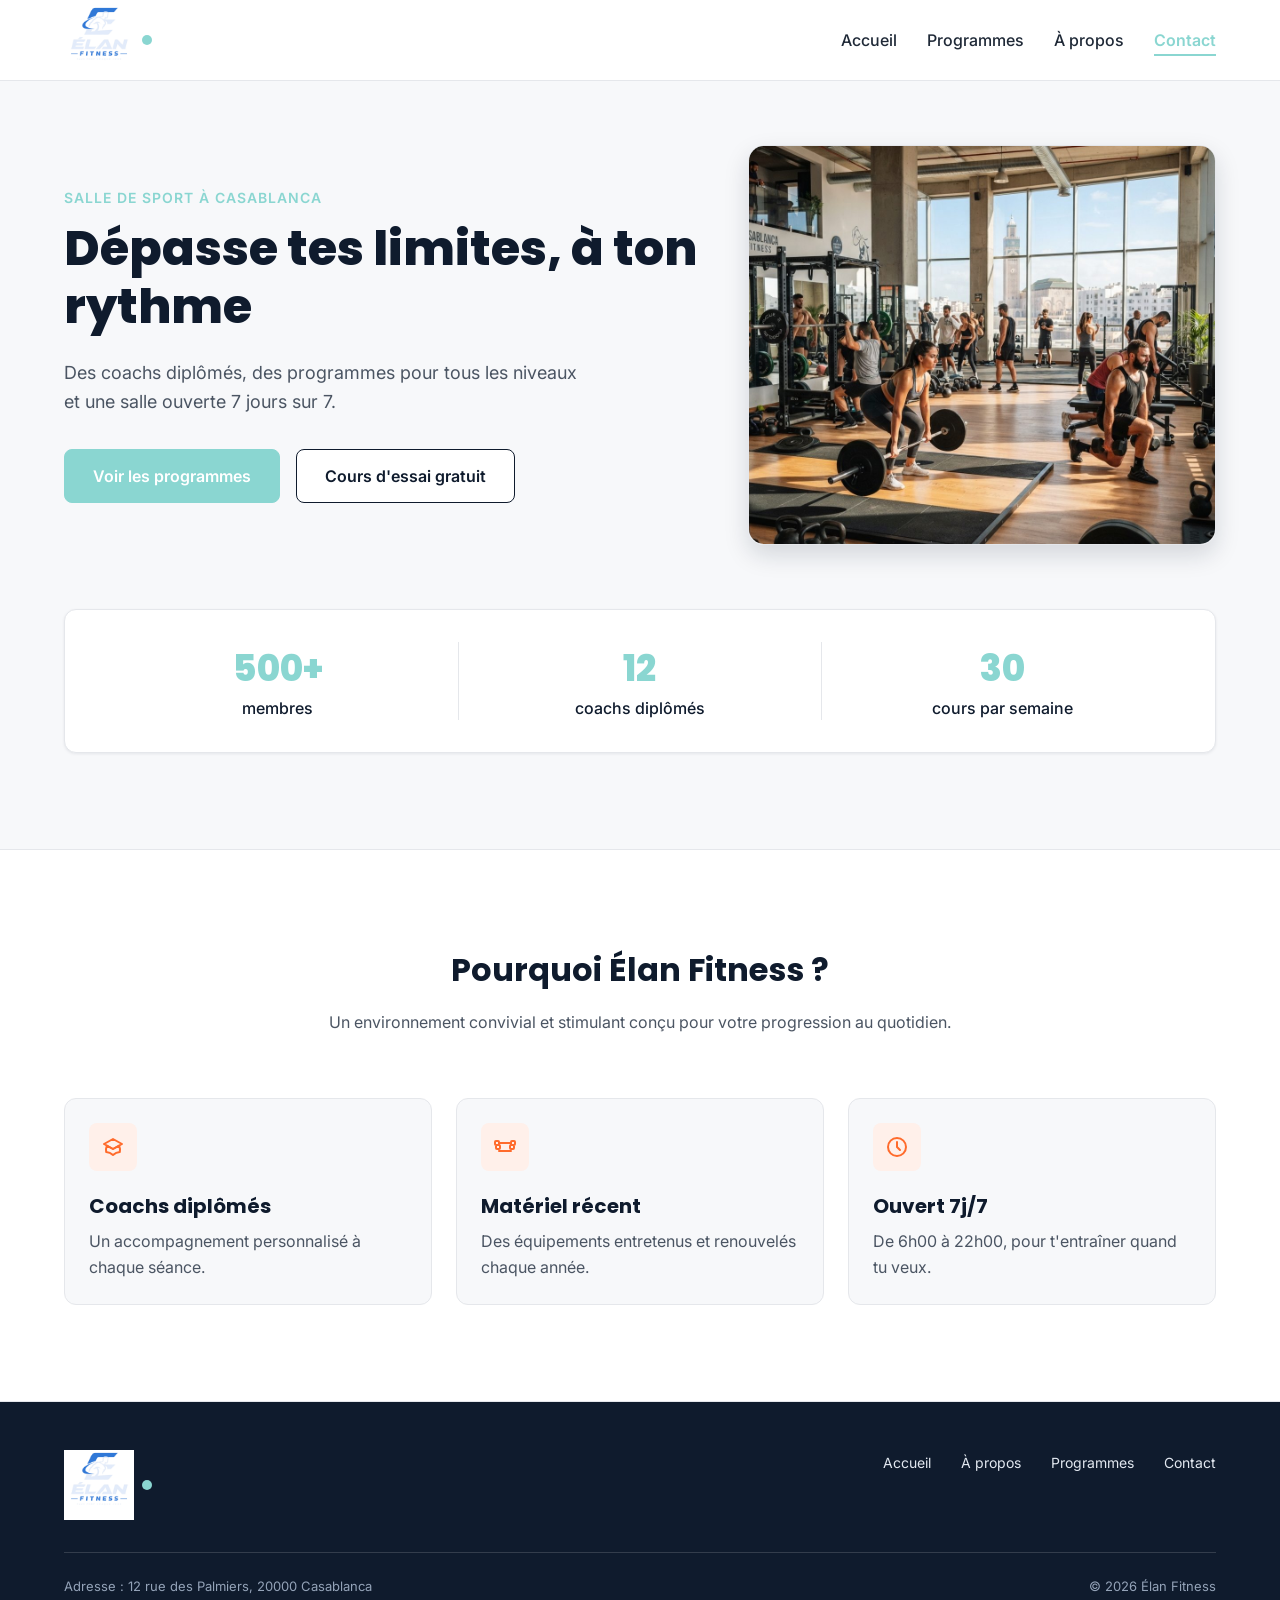
==== commit 55c52f51: "css media" ====
--- a/index.html
+++ b/index.html
@@ -26,25 +26,19 @@
         </a>
  
         <nav aria-label="Navigation principale">
-            <ul class="menu">
-                <li>
-                    <a href="index.html">Accueil</a>
-                </li>
+    <input type="checkbox" id="burger-toggle" class="burger-checkbox"
+           aria-label="Afficher le menu">
+    <label for="burger-toggle" class="burger" aria-hidden="true">
+        <span class="burger-barres"></span>
+    </label>
 
-                <li>
-                    <a href="programmes.html">Programmes</a>
-                </li>
-
-                <li>
-                    <a href="propos.html">À propos</a>
-                </li>
-
-                <li>
-                    <a href="contact-us.html">Contact</a>
-                </li>
-            </ul>
-        </nav>
-
+    <ul class="menu" id="menu-principal">
+        <li><a href="index.html">Accueil</a></li>
+        <li><a href="programmes.html">Programmes</a></li>
+        <li><a href="propos.html">À propos</a></li>
+        <li><a href="contact-us.html" class="lien-actif" aria-current="page">Contact</a></li>
+    </ul>
+</nav>
     </div>
     
 </header>
--- a/css/style.css
+++ b/css/style.css
@@ -582,7 +582,10 @@
     gap: 24px;
 }
 
-
+.burger,
+.burger-checkbox {
+  display: none;
+}
 
 /* ===== Petit écran d'ordinateur : 1024px à 1279px ===== */
 @media (min-width: 1024px) and (max-width: 1279px) {
@@ -629,17 +632,96 @@
   .section-titre h2 { font-size: 26px; }
 
   
-  .en-tete { position: static; }
+    /* ===== En-tête avec menu burger (CSS seul) ===== */
   .en-tete-contenu {
-    height: auto;
-    padding: 16px 0;
+    flex-direction: row;       /* logo à gauche, burger à droite */
+    height: 80px;
+  }
+
+  /* Case à cocher : invisible mais accessible au clavier */
+  .burger-checkbox {
+    display: block;
+    position: absolute;
+    width: 1px;
+    height: 1px;
+    opacity: 0;
+  }
+
+  .burger {
+    display: flex;
+    align-items: center;
+    justify-content: center;
+    width: 44px;               /* zone tactile minimale */
+    height: 44px;
+    border: 1px solid #E5E7EB;
+    border-radius: 8px;
+    cursor: pointer;
+  }
+
+  /* Contour visible quand on atteint la case avec Tab */
+  .burger-checkbox:focus-visible + .burger {
+    outline: 3px solid #0F766E;
+    outline-offset: 2px;
+  }
+
+  /* Les 3 barres */
+  .burger-barres,
+  .burger-barres::before,
+  .burger-barres::after {
+    display: block;
+    width: 22px;
+    height: 2px;
+    background-color: #0F1B2D;
+    border-radius: 2px;
+    transition: transform 0.2s, background-color 0.2s;
+  }
+
+  .burger-barres {
+    position: relative;
+  }
+
+  .burger-barres::before,
+  .burger-barres::after {
+    content: "";
+    position: absolute;
+    left: 0;
+  }
+
+  .burger-barres::before { top: -7px; }
+  .burger-barres::after  { top: 7px; }
+
+  /* Menu déroulant sous l'en-tête (caché par défaut) */
+  .en-tete .menu {
+    display: none;
+    position: absolute;
+    top: 100%;
+    left: 0;
+    right: 0;
     flex-direction: column;
-    gap: 12px;
-  }
-  .menu {
-    flex-wrap: wrap;
-    justify-content: center;
-    gap: 8px 20px;
+    gap: 0;
+    padding: 8px 24px 16px;
+    background-color: #FFFFFF;
+    border-bottom: 1px solid #E5E7EB;
+    box-shadow: 0 8px 16px rgba(15, 27, 45, 0.1);
+  }
+
+  .en-tete .menu a {
+    display: block;
+    padding: 14px 0;
+  }
+
+   .burger-checkbox:checked ~ .menu {
+    display: flex;
+  }
+
+   .burger-checkbox:checked + .burger .burger-barres {
+    background-color: transparent;
+  }
+  .burger-checkbox:checked + .burger .burger-barres::before {
+    transform: translateY(7px) rotate(45deg);
+  }
+  .burger-checkbox:checked + .burger .burger-barres::after {
+    transform: translateY(-7px) rotate(-45deg);
   }
   .menu a { display: inline-block; padding: 8px 0; } 
   /* Hero */
